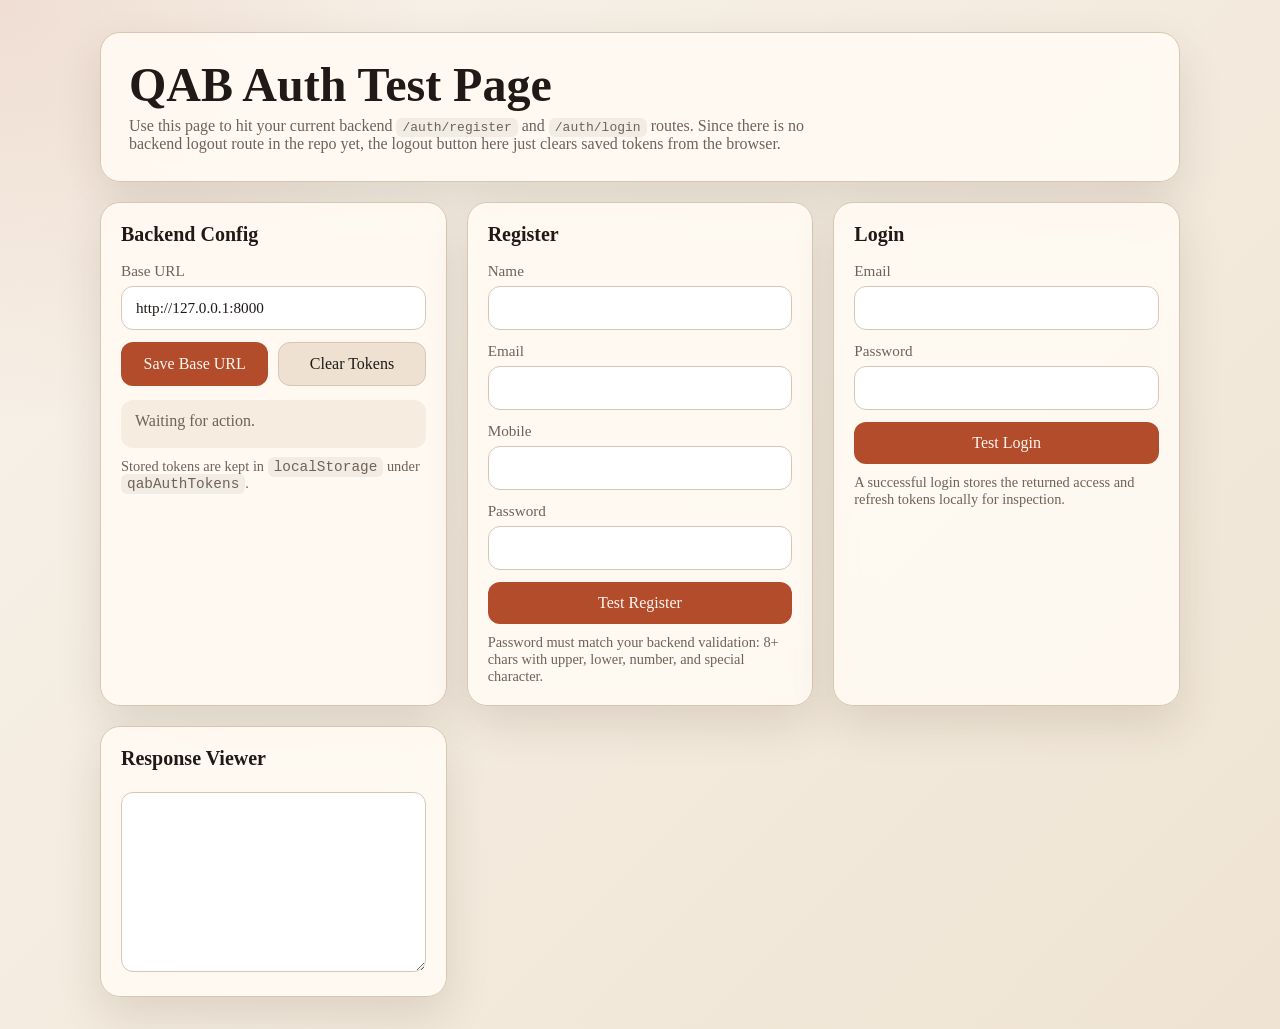
==== app/frontend/tests/index.html @ 9a552c78 "Register / Login Added" ====
<!DOCTYPE html>
<html lang="en">
<head>
  <meta charset="UTF-8">
  <meta name="viewport" content="width=device-width, initial-scale=1.0">
  <title>QAB Auth Test</title>
  <style>
    :root {
      --bg: #f4efe7;
      --panel: #fffaf2;
      --border: #d6c7b4;
      --text: #1f1a17;
      --muted: #6f6257;
      --accent: #b24c2b;
      --accent-dark: #8f3c22;
      --ok: #216e39;
      --error: #9f2d2d;
      --shadow: 0 18px 45px rgba(54, 34, 18, 0.12);
    }

    * {
      box-sizing: border-box;
    }

    body {
      margin: 0;
      font-family: Georgia, "Times New Roman", serif;
      color: var(--text);
      background:
        radial-gradient(circle at top left, rgba(178, 76, 43, 0.12), transparent 26%),
        linear-gradient(135deg, #f8f2ea 0%, #efe4d3 100%);
      min-height: 100vh;
    }

    .page {
      width: min(1080px, calc(100% - 32px));
      margin: 32px auto;
      display: grid;
      gap: 20px;
    }

    .hero,
    .panel {
      background: rgba(255, 250, 242, 0.92);
      border: 1px solid var(--border);
      border-radius: 20px;
      box-shadow: var(--shadow);
      backdrop-filter: blur(10px);
    }

    .hero {
      padding: 28px;
    }

    .hero h1 {
      margin: 0 0 8px;
      font-size: clamp(2rem, 4vw, 3rem);
      line-height: 1;
    }

    .hero p {
      margin: 0;
      color: var(--muted);
      max-width: 720px;
    }

    .grid {
      display: grid;
      gap: 20px;
      grid-template-columns: repeat(auto-fit, minmax(320px, 1fr));
    }

    .panel {
      padding: 20px;
    }

    .panel h2 {
      margin: 0 0 16px;
      font-size: 1.25rem;
    }

    label {
      display: block;
      margin-bottom: 12px;
      font-size: 0.95rem;
      color: var(--muted);
    }

    input,
    textarea,
    button {
      width: 100%;
      border-radius: 12px;
      border: 1px solid var(--border);
      font: inherit;
    }

    input,
    textarea {
      margin-top: 6px;
      padding: 12px 14px;
      background: #fff;
      color: var(--text);
    }

    textarea {
      min-height: 180px;
      resize: vertical;
    }

    button {
      padding: 12px 16px;
      background: var(--accent);
      color: #fff8f3;
      border: none;
      cursor: pointer;
      transition: background 0.18s ease, transform 0.18s ease;
    }

    button:hover {
      background: var(--accent-dark);
      transform: translateY(-1px);
    }

    .button-row {
      display: flex;
      gap: 10px;
      flex-wrap: wrap;
    }

    .button-row button {
      flex: 1 1 140px;
    }

    .secondary {
      background: #efe1d1;
      color: var(--text);
      border: 1px solid var(--border);
    }

    .secondary:hover {
      background: #e4d2bf;
    }

    .status {
      margin-top: 14px;
      padding: 12px 14px;
      border-radius: 12px;
      background: #f6ecdf;
      color: var(--muted);
      min-height: 48px;
      white-space: pre-wrap;
    }

    .status.ok {
      color: var(--ok);
      background: #e9f5ec;
    }

    .status.error {
      color: var(--error);
      background: #fdeaea;
    }

    .meta {
      font-size: 0.9rem;
      color: var(--muted);
      margin-top: 10px;
    }

    code {
      background: rgba(31, 26, 23, 0.06);
      padding: 2px 6px;
      border-radius: 6px;
    }
  </style>
</head>
<body>
  <main class="page">
    <section class="hero">
      <h1>QAB Auth Test Page</h1>
      <p>
        Use this page to hit your current backend <code>/auth/register</code> and
        <code>/auth/login</code> routes. Since there is no backend logout route in the
        repo yet, the logout button here just clears saved tokens from the browser.
      </p>
    </section>

    <section class="grid">
      <div class="panel">
        <h2>Backend Config</h2>
        <label>
          Base URL
          <input id="baseUrl" type="text" value="http://127.0.0.1:8000" />
        </label>
        <div class="button-row">
          <button id="saveConfigBtn" type="button">Save Base URL</button>
          <button id="logoutBtn" class="secondary" type="button">Clear Tokens</button>
        </div>
        <div id="configStatus" class="status">Waiting for action.</div>
        <div class="meta">
          Stored tokens are kept in <code>localStorage</code> under <code>qabAuthTokens</code>.
        </div>
      </div>

      <div class="panel">
        <h2>Register</h2>
        <form id="registerForm">
          <label>
            Name
            <input name="name" type="text" minlength="3" maxlength="20" required />
          </label>
          <label>
            Email
            <input name="email" type="email" required />
          </label>
          <label>
            Mobile
            <input name="mobile" type="text" inputmode="numeric" maxlength="10" required />
          </label>
          <label>
            Password
            <input name="password" type="password" required />
          </label>
          <button type="submit">Test Register</button>
        </form>
        <div class="meta">
          Password must match your backend validation: 8+ chars with upper, lower, number, and special character.
        </div>
      </div>

      <div class="panel">
        <h2>Login</h2>
        <form id="loginForm">
          <label>
            Email
            <input name="email" type="email" required />
          </label>
          <label>
            Password
            <input name="password" type="password" required />
          </label>
          <button type="submit">Test Login</button>
        </form>
        <div class="meta">
          A successful login stores the returned access and refresh tokens locally for inspection.
        </div>
      </div>

      <div class="panel">
        <h2>Response Viewer</h2>
        <textarea id="responseViewer" readonly></textarea>
      </div>
    </section>
  </main>

  <script>
    const storageKeys = {
      baseUrl: "qabBaseUrl",
      tokens: "qabAuthTokens"
    };

    const baseUrlInput = document.getElementById("baseUrl");
    const configStatus = document.getElementById("configStatus");
    const responseViewer = document.getElementById("responseViewer");
    const registerForm = document.getElementById("registerForm");
    const loginForm = document.getElementById("loginForm");

    const savedBaseUrl = localStorage.getItem(storageKeys.baseUrl);
    if (savedBaseUrl) {
      baseUrlInput.value = savedBaseUrl;
    }

    function setStatus(message, type) {
      configStatus.textContent = message;
      configStatus.className = "status" + (type ? " " + type : "");
    }

    function getBaseUrl() {
      return baseUrlInput.value.trim().replace(/\/+$/, "");
    }

    function saveBaseUrl() {
      const baseUrl = getBaseUrl();
      localStorage.setItem(storageKeys.baseUrl, baseUrl);
      setStatus("Base URL saved: " + baseUrl, "ok");
    }

    function setResponse(title, data) {
      responseViewer.value = title + "\n\n" + JSON.stringify(data, null, 2);
    }

    async function sendJson(path, payload) {
      const baseUrl = getBaseUrl();
      const url = baseUrl + path;

      setStatus("Sending request to " + url, "");
      setResponse("Pending Request", { url, payload });

      try {
        const response = await fetch(url, {
          method: "POST",
          headers: {
            "Content-Type": "application/json"
          },
          body: JSON.stringify(payload)
        });

        let body;
        try {
          body = await response.json();
        } catch (error) {
          body = { raw: await response.text() };
        }

        setResponse("HTTP " + response.status, body);

        if (!response.ok) {
          const message = body?.detail?.message || body?.message || "Request failed.";
          setStatus(message, "error");
          return { ok: false, status: response.status, body };
        }

        setStatus(body?.message || "Request completed successfully.", "ok");
        return { ok: true, status: response.status, body };
      } catch (error) {
        const message = error instanceof Error ? error.message : String(error);
        setResponse("Network Error", { message });
        setStatus("Network error: " + message, "error");
        return { ok: false, status: 0, body: { message } };
      }
    }

    document.getElementById("saveConfigBtn").addEventListener("click", saveBaseUrl);

    document.getElementById("logoutBtn").addEventListener("click", () => {
      localStorage.removeItem(storageKeys.tokens);
      setResponse("Local Logout", {
        message: "Stored tokens cleared from browser storage."
      });
      setStatus("Stored tokens cleared. No backend logout route was called.", "ok");
    });

    registerForm.addEventListener("submit", async (event) => {
      event.preventDefault();
      saveBaseUrl();

      const formData = new FormData(registerForm);
      const payload = Object.fromEntries(formData.entries());
      await sendJson("/auth/register", payload);
    });

    loginForm.addEventListener("submit", async (event) => {
      event.preventDefault();
      saveBaseUrl();

      const formData = new FormData(loginForm);
      const payload = Object.fromEntries(formData.entries());
      const result = await sendJson("/auth/login", payload);

      const tokens = result.body?.data?.jwt_tokens;
      if (result.ok && tokens) {
        localStorage.setItem(storageKeys.tokens, JSON.stringify(tokens, null, 2));
      }
    });
  </script>
</body>
</html>
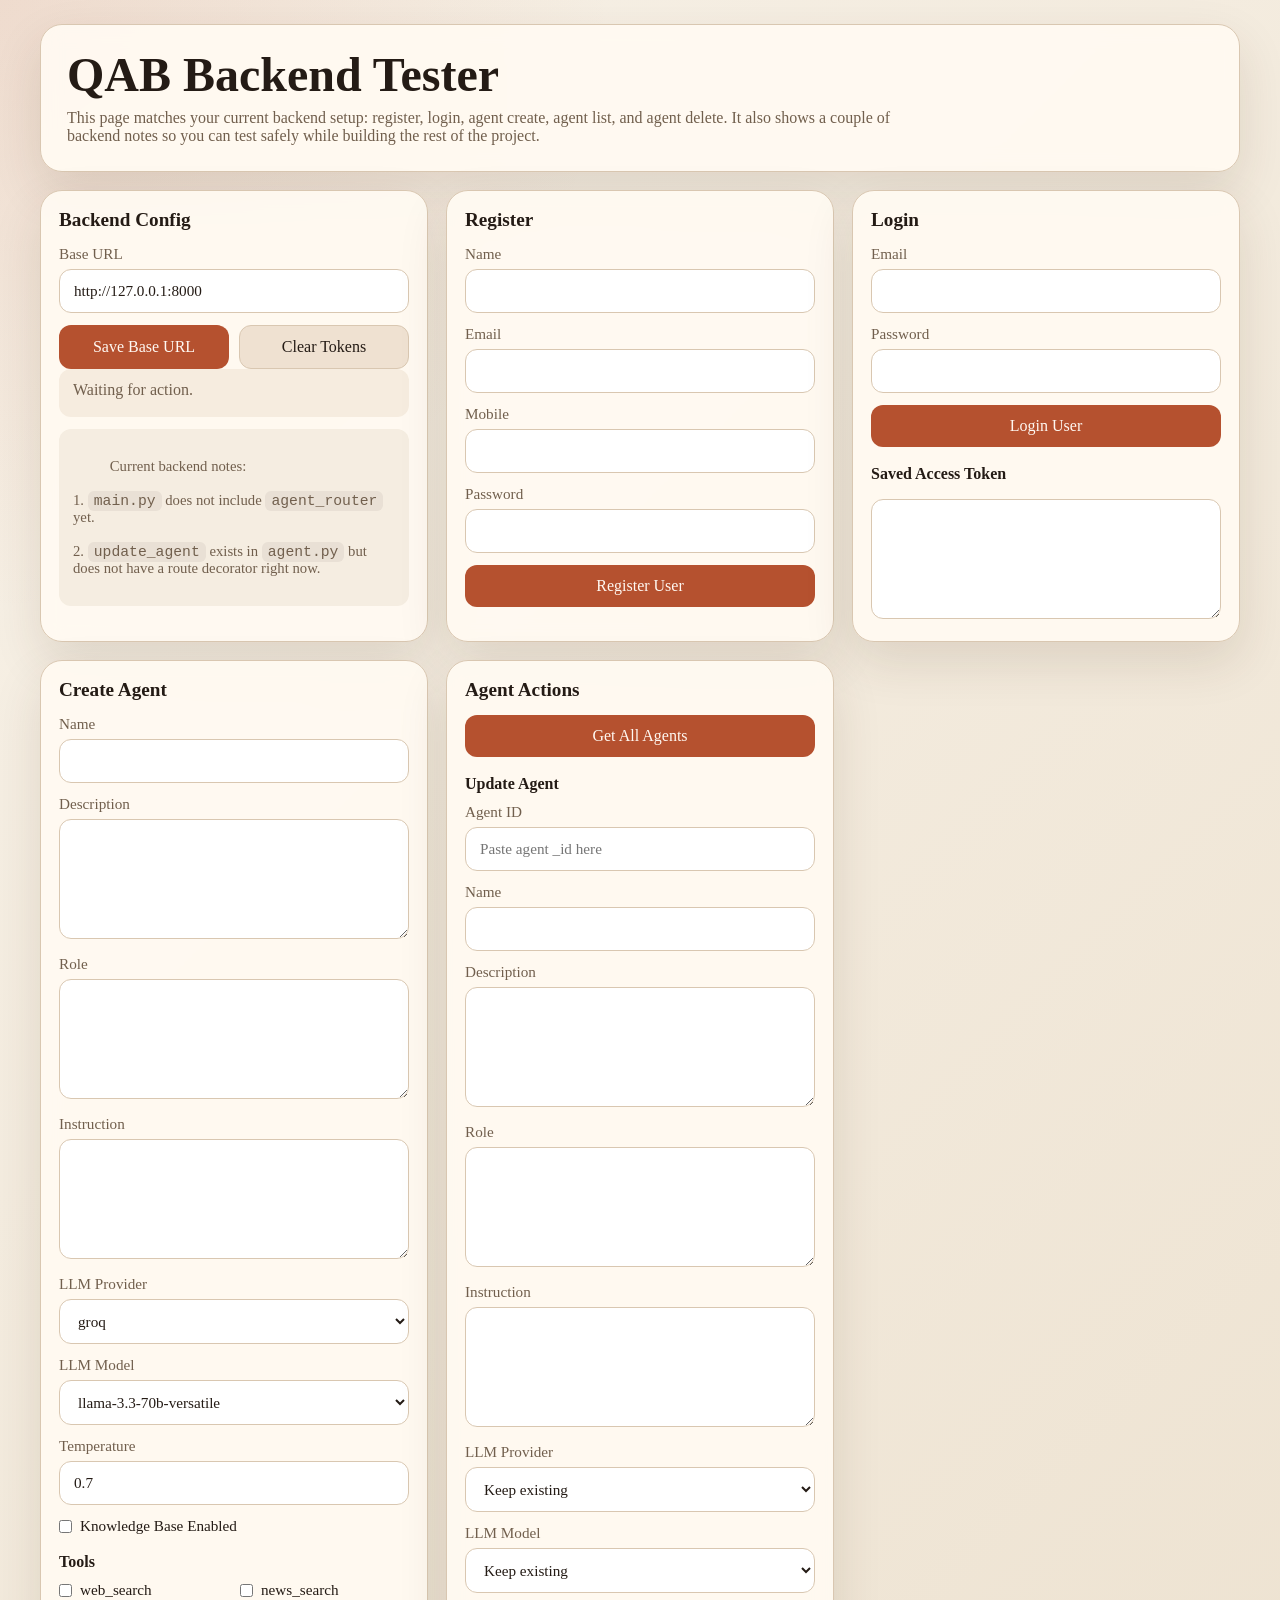
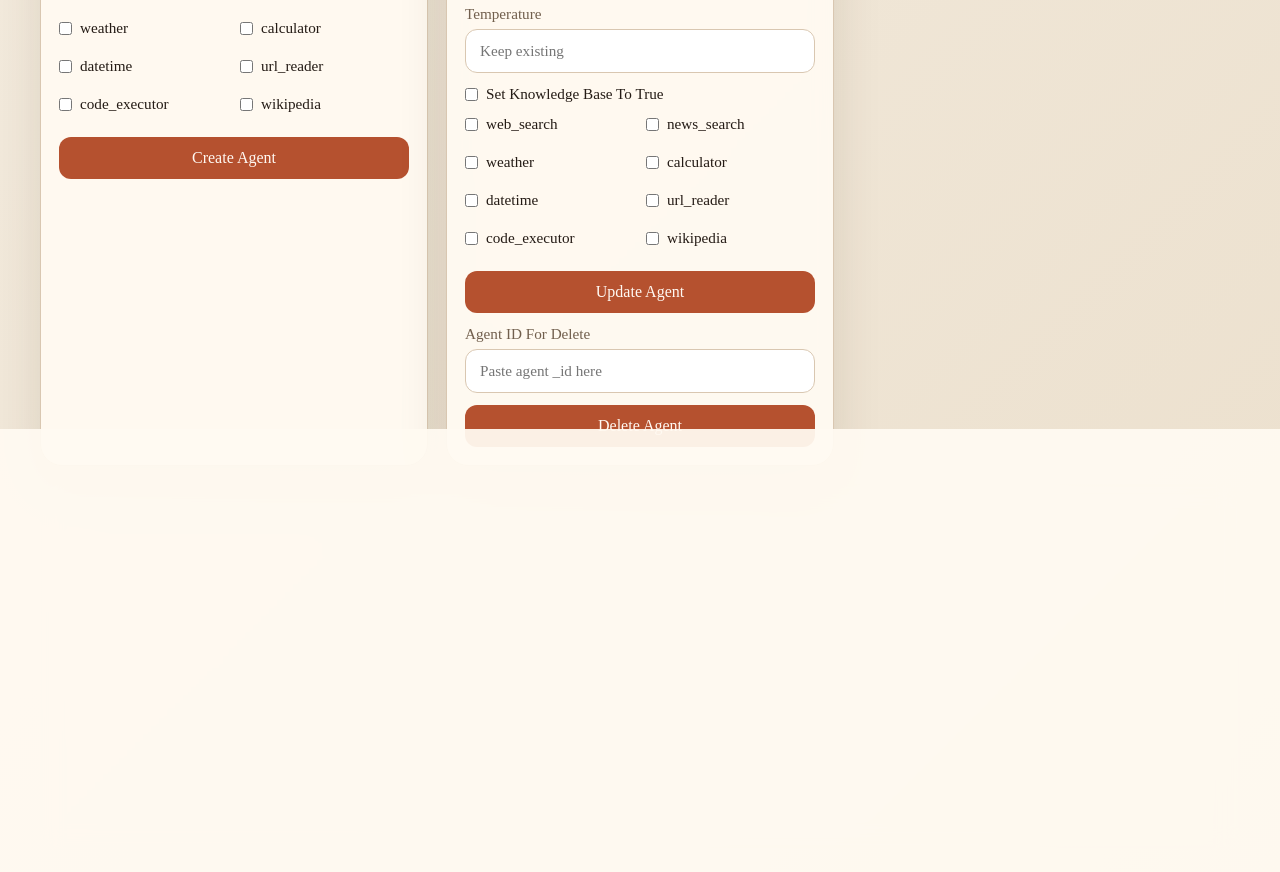
==== commit bd23d211: "Tools Added / Logs Updated" ====
--- a/app/frontend/tests/index.html
+++ b/app/frontend/tests/index.html
@@ -3,19 +3,20 @@
 <head>
   <meta charset="UTF-8">
   <meta name="viewport" content="width=device-width, initial-scale=1.0">
-  <title>QAB Auth Test</title>
+  <title>QAB Backend Tester</title>
   <style>
     :root {
-      --bg: #f4efe7;
-      --panel: #fffaf2;
-      --border: #d6c7b4;
-      --text: #1f1a17;
-      --muted: #6f6257;
-      --accent: #b24c2b;
-      --accent-dark: #8f3c22;
-      --ok: #216e39;
-      --error: #9f2d2d;
-      --shadow: 0 18px 45px rgba(54, 34, 18, 0.12);
+      --bg: #f3ede4;
+      --panel: rgba(255, 250, 242, 0.94);
+      --border: #d9c7b1;
+      --text: #241b15;
+      --muted: #715f4d;
+      --accent: #b5512f;
+      --accent-dark: #8d3e24;
+      --soft: #efe1d1;
+      --ok: #1f6a38;
+      --error: #992f2f;
+      --shadow: 0 20px 50px rgba(67, 39, 20, 0.12);
     }
 
     * {
@@ -24,70 +25,76 @@
 
     body {
       margin: 0;
+      min-height: 100vh;
       font-family: Georgia, "Times New Roman", serif;
       color: var(--text);
       background:
-        radial-gradient(circle at top left, rgba(178, 76, 43, 0.12), transparent 26%),
-        linear-gradient(135deg, #f8f2ea 0%, #efe4d3 100%);
-      min-height: 100vh;
+        radial-gradient(circle at top left, rgba(181, 81, 47, 0.14), transparent 22%),
+        linear-gradient(135deg, #f8f2e8 0%, #ebdfcc 100%);
     }
 
     .page {
-      width: min(1080px, calc(100% - 32px));
-      margin: 32px auto;
+      width: min(1200px, calc(100% - 24px));
+      margin: 24px auto;
       display: grid;
-      gap: 20px;
+      gap: 18px;
     }
 
     .hero,
     .panel {
-      background: rgba(255, 250, 242, 0.92);
+      background: var(--panel);
       border: 1px solid var(--border);
-      border-radius: 20px;
+      border-radius: 22px;
       box-shadow: var(--shadow);
       backdrop-filter: blur(10px);
     }
 
     .hero {
-      padding: 28px;
+      padding: 26px;
     }
 
     .hero h1 {
-      margin: 0 0 8px;
+      margin: 0 0 10px;
       font-size: clamp(2rem, 4vw, 3rem);
       line-height: 1;
     }
 
     .hero p {
       margin: 0;
+      max-width: 850px;
       color: var(--muted);
-      max-width: 720px;
     }
 
     .grid {
       display: grid;
-      gap: 20px;
+      gap: 18px;
       grid-template-columns: repeat(auto-fit, minmax(320px, 1fr));
     }
 
     .panel {
-      padding: 20px;
+      padding: 18px;
     }
 
     .panel h2 {
-      margin: 0 0 16px;
-      font-size: 1.25rem;
+      margin: 0 0 14px;
+      font-size: 1.2rem;
+    }
+
+    .panel h3 {
+      margin: 18px 0 10px;
+      font-size: 1rem;
     }
 
     label {
       display: block;
       margin-bottom: 12px;
+      color: var(--muted);
       font-size: 0.95rem;
-      color: var(--muted);
     }
 
     input,
     textarea,
+    select,
     button {
       width: 100%;
       border-radius: 12px;
@@ -96,7 +103,8 @@
     }
 
     input,
-    textarea {
+    textarea,
+    select {
       margin-top: 6px;
       padding: 12px 14px;
       background: #fff;
@@ -104,22 +112,32 @@
     }
 
     textarea {
-      min-height: 180px;
       resize: vertical;
+      min-height: 120px;
     }
 
     button {
-      padding: 12px 16px;
+      border: none;
+      padding: 12px 14px;
       background: var(--accent);
-      color: #fff8f3;
-      border: none;
+      color: #fff8f2;
       cursor: pointer;
-      transition: background 0.18s ease, transform 0.18s ease;
+      transition: transform 0.16s ease, background 0.16s ease;
     }
 
     button:hover {
       background: var(--accent-dark);
       transform: translateY(-1px);
+    }
+
+    .secondary {
+      background: var(--soft);
+      color: var(--text);
+      border: 1px solid var(--border);
+    }
+
+    .secondary:hover {
+      background: #e5d1bb;
     }
 
     .button-row {
@@ -129,60 +147,86 @@
     }
 
     .button-row button {
-      flex: 1 1 140px;
-    }
-
-    .secondary {
-      background: #efe1d1;
+      flex: 1 1 150px;
+    }
+
+    .check-grid {
+      display: grid;
+      grid-template-columns: repeat(2, minmax(0, 1fr));
+      gap: 8px 12px;
+      margin: 10px 0 12px;
+    }
+
+    .check-item {
+      display: flex;
+      align-items: center;
+      gap: 8px;
       color: var(--text);
-      border: 1px solid var(--border);
-    }
-
-    .secondary:hover {
-      background: #e4d2bf;
+      font-size: 0.95rem;
+    }
+
+    .check-item input {
+      width: auto;
+      margin: 0;
+    }
+
+    .status,
+    .note {
+      border-radius: 12px;
+      padding: 12px 14px;
+      white-space: pre-wrap;
     }
 
     .status {
-      margin-top: 14px;
-      padding: 12px 14px;
-      border-radius: 12px;
       background: #f6ecdf;
       color: var(--muted);
       min-height: 48px;
-      white-space: pre-wrap;
     }
 
     .status.ok {
+      background: #e9f5ec;
       color: var(--ok);
-      background: #e9f5ec;
     }
 
     .status.error {
+      background: #fdeaea;
       color: var(--error);
-      background: #fdeaea;
-    }
-
-    .meta {
-      font-size: 0.9rem;
+    }
+
+    .note {
+      background: #f5ede1;
       color: var(--muted);
-      margin-top: 10px;
+      font-size: 0.92rem;
+    }
+
+    .mono {
+      font-family: Consolas, Monaco, monospace;
     }
 
     code {
-      background: rgba(31, 26, 23, 0.06);
+      background: rgba(36, 27, 21, 0.06);
       padding: 2px 6px;
       border-radius: 6px;
+    }
+
+    .wide {
+      grid-column: 1 / -1;
+    }
+
+    @media (max-width: 680px) {
+      .check-grid {
+        grid-template-columns: 1fr;
+      }
     }
   </style>
 </head>
 <body>
   <main class="page">
     <section class="hero">
-      <h1>QAB Auth Test Page</h1>
+      <h1>QAB Backend Tester</h1>
       <p>
-        Use this page to hit your current backend <code>/auth/register</code> and
-        <code>/auth/login</code> routes. Since there is no backend logout route in the
-        repo yet, the logout button here just clears saved tokens from the browser.
+        This page matches your current backend setup: register, login, agent create, agent list, and agent delete.
+        It also shows a couple of backend notes so you can test safely while building the rest of the project.
       </p>
     </section>
 
@@ -191,15 +235,17 @@
         <h2>Backend Config</h2>
         <label>
           Base URL
-          <input id="baseUrl" type="text" value="http://127.0.0.1:8000" />
+          <input id="baseUrl" type="text" value="http://127.0.0.1:8000">
         </label>
         <div class="button-row">
           <button id="saveConfigBtn" type="button">Save Base URL</button>
-          <button id="logoutBtn" class="secondary" type="button">Clear Tokens</button>
+          <button id="clearTokenBtn" class="secondary" type="button">Clear Tokens</button>
         </div>
-        <div id="configStatus" class="status">Waiting for action.</div>
-        <div class="meta">
-          Stored tokens are kept in <code>localStorage</code> under <code>qabAuthTokens</code>.
+        <div id="statusBox" class="status">Waiting for action.</div>
+        <div class="note" style="margin-top:12px;">
+          Current backend notes:
+          <br>1. <code>main.py</code> does not include <code>agent_router</code> yet.
+          <br>2. <code>update_agent</code> exists in <code>agent.py</code> but does not have a route decorator right now.
         </div>
       </div>
 
@@ -208,25 +254,22 @@
         <form id="registerForm">
           <label>
             Name
-            <input name="name" type="text" minlength="3" maxlength="20" required />
+            <input name="name" type="text" minlength="3" maxlength="20" required>
           </label>
           <label>
             Email
-            <input name="email" type="email" required />
+            <input name="email" type="email" required>
           </label>
           <label>
             Mobile
-            <input name="mobile" type="text" inputmode="numeric" maxlength="10" required />
+            <input name="mobile" type="text" maxlength="10" inputmode="numeric" required>
           </label>
           <label>
             Password
-            <input name="password" type="password" required />
-          </label>
-          <button type="submit">Test Register</button>
+            <input name="password" type="password" required>
+          </label>
+          <button type="submit">Register User</button>
         </form>
-        <div class="meta">
-          Password must match your backend validation: 8+ chars with upper, lower, number, and special character.
-        </div>
       </div>
 
       <div class="panel">
@@ -234,46 +277,200 @@
         <form id="loginForm">
           <label>
             Email
-            <input name="email" type="email" required />
+            <input name="email" type="email" required>
           </label>
           <label>
             Password
-            <input name="password" type="password" required />
-          </label>
-          <button type="submit">Test Login</button>
+            <input name="password" type="password" required>
+          </label>
+          <button type="submit">Login User</button>
         </form>
-        <div class="meta">
-          A successful login stores the returned access and refresh tokens locally for inspection.
+        <h3>Saved Access Token</h3>
+        <textarea id="tokenViewer" readonly></textarea>
+      </div>
+
+      <div class="panel">
+        <h2>Create Agent</h2>
+        <form id="createAgentForm">
+          <label>
+            Name
+            <input name="name" type="text" minlength="3" maxlength="20" required>
+          </label>
+          <label>
+            Description
+            <textarea name="description" required></textarea>
+          </label>
+          <label>
+            Role
+            <textarea name="role" required></textarea>
+          </label>
+          <label>
+            Instruction
+            <textarea name="instruction" required></textarea>
+          </label>
+          <label>
+            LLM Provider
+            <select id="llmProvider" name="llm_provider" required>
+              <option value="groq">groq</option>
+              <option value="gemini">gemini</option>
+              <option value="huggingface">huggingface</option>
+            </select>
+          </label>
+          <label>
+            LLM Model
+            <select id="llmModel" name="llm_model" required></select>
+          </label>
+          <label>
+            Temperature
+            <input name="temperature" type="number" step="0.1" min="0" max="1" value="0.7" required>
+          </label>
+          <label class="check-item">
+            <input name="knowledge_base" type="checkbox">
+            Knowledge Base Enabled
+          </label>
+          <h3>Tools</h3>
+          <div class="check-grid">
+            <label class="check-item"><input type="checkbox" name="tools" value="web_search">web_search</label>
+            <label class="check-item"><input type="checkbox" name="tools" value="news_search">news_search</label>
+            <label class="check-item"><input type="checkbox" name="tools" value="weather">weather</label>
+            <label class="check-item"><input type="checkbox" name="tools" value="calculator">calculator</label>
+            <label class="check-item"><input type="checkbox" name="tools" value="datetime">datetime</label>
+            <label class="check-item"><input type="checkbox" name="tools" value="url_reader">url_reader</label>
+            <label class="check-item"><input type="checkbox" name="tools" value="code_executor">code_executor</label>
+            <label class="check-item"><input type="checkbox" name="tools" value="wikipedia">wikipedia</label>
+          </div>
+          <button type="submit">Create Agent</button>
+        </form>
+      </div>
+
+      <div class="panel">
+        <h2>Agent Actions</h2>
+        <div class="button-row">
+          <button id="loadAgentsBtn" type="button">Get All Agents</button>
         </div>
+        <h3>Update Agent</h3>
+        <form id="updateAgentForm">
+          <label>
+            Agent ID
+            <input name="agent_id" type="text" placeholder="Paste agent _id here" required>
+          </label>
+          <label>
+            Name
+            <input name="name" type="text" minlength="3" maxlength="20">
+          </label>
+          <label>
+            Description
+            <textarea name="description"></textarea>
+          </label>
+          <label>
+            Role
+            <textarea name="role"></textarea>
+          </label>
+          <label>
+            Instruction
+            <textarea name="instruction"></textarea>
+          </label>
+          <label>
+            LLM Provider
+            <select id="updateLlmProvider" name="llm_provider">
+              <option value="">Keep existing</option>
+              <option value="groq">groq</option>
+              <option value="gemini">gemini</option>
+              <option value="huggingface">huggingface</option>
+            </select>
+          </label>
+          <label>
+            LLM Model
+            <select id="updateLlmModel" name="llm_model">
+              <option value="">Keep existing</option>
+            </select>
+          </label>
+          <label>
+            Temperature
+            <input name="temperature" type="number" step="0.1" min="0" max="1" placeholder="Keep existing">
+          </label>
+          <label class="check-item">
+            <input id="updateKnowledgeBase" name="knowledge_base" type="checkbox">
+            Set Knowledge Base To True
+          </label>
+          <div class="check-grid">
+            <label class="check-item"><input type="checkbox" name="update_tools" value="web_search">web_search</label>
+            <label class="check-item"><input type="checkbox" name="update_tools" value="news_search">news_search</label>
+            <label class="check-item"><input type="checkbox" name="update_tools" value="weather">weather</label>
+            <label class="check-item"><input type="checkbox" name="update_tools" value="calculator">calculator</label>
+            <label class="check-item"><input type="checkbox" name="update_tools" value="datetime">datetime</label>
+            <label class="check-item"><input type="checkbox" name="update_tools" value="url_reader">url_reader</label>
+            <label class="check-item"><input type="checkbox" name="update_tools" value="code_executor">code_executor</label>
+            <label class="check-item"><input type="checkbox" name="update_tools" value="wikipedia">wikipedia</label>
+          </div>
+          <button type="submit">Update Agent</button>
+        </form>
+        <label style="margin-top:12px;">
+          Agent ID For Delete
+          <input id="deleteAgentId" type="text" placeholder="Paste agent _id here">
+        </label>
+        <button id="deleteAgentBtn" type="button">Delete Agent</button>
       </div>
 
-      <div class="panel">
+      <div class="panel wide">
         <h2>Response Viewer</h2>
-        <textarea id="responseViewer" readonly></textarea>
+        <textarea id="responseViewer" class="mono" readonly style="min-height: 280px;"></textarea>
       </div>
     </section>
   </main>
 
   <script>
     const storageKeys = {
-      baseUrl: "qabBaseUrl",
-      tokens: "qabAuthTokens"
+      baseUrl: "qab_base_url",
+      tokens: "qab_auth_tokens"
     };
 
+    const providerModels = {
+      groq: [
+        "llama-3.3-70b-versatile",
+        "llama-4-scout-17b-16e-instruct",
+        "llama-3.1-8b-instant",
+        "mixtral-8x7b-32768"
+      ],
+      gemini: [
+        "gemini-2.0-flash",
+        "gemini-2.0-flash-lite",
+        "gemini-1.5-flash"
+      ],
+      huggingface: [
+        "meta-llama/Llama-3.3-70B-Instruct",
+        "mistralai/Mistral-7B-Instruct-v0.3",
+        "Qwen/Qwen2.5-72B-Instruct"
+      ]
+    };
+
     const baseUrlInput = document.getElementById("baseUrl");
-    const configStatus = document.getElementById("configStatus");
+    const statusBox = document.getElementById("statusBox");
     const responseViewer = document.getElementById("responseViewer");
-    const registerForm = document.getElementById("registerForm");
-    const loginForm = document.getElementById("loginForm");
+    const tokenViewer = document.getElementById("tokenViewer");
+    const llmProvider = document.getElementById("llmProvider");
+    const llmModel = document.getElementById("llmModel");
+    const updateLlmProvider = document.getElementById("updateLlmProvider");
+    const updateLlmModel = document.getElementById("updateLlmModel");
 
     const savedBaseUrl = localStorage.getItem(storageKeys.baseUrl);
+    const savedTokens = localStorage.getItem(storageKeys.tokens);
+
     if (savedBaseUrl) {
       baseUrlInput.value = savedBaseUrl;
     }
 
+    if (savedTokens) {
+      tokenViewer.value = savedTokens;
+    }
+
     function setStatus(message, type) {
-      configStatus.textContent = message;
-      configStatus.className = "status" + (type ? " " + type : "");
+      statusBox.textContent = message;
+      statusBox.className = "status" + (type ? " " + type : "");
+    }
+
+    function setResponse(title, data) {
+      responseViewer.value = title + "\n\n" + JSON.stringify(data, null, 2);
     }
 
     function getBaseUrl() {
@@ -286,82 +483,239 @@
       setStatus("Base URL saved: " + baseUrl, "ok");
     }
 
-    function setResponse(title, data) {
-      responseViewer.value = title + "\n\n" + JSON.stringify(data, null, 2);
-    }
-
-    async function sendJson(path, payload) {
-      const baseUrl = getBaseUrl();
-      const url = baseUrl + path;
-
-      setStatus("Sending request to " + url, "");
-      setResponse("Pending Request", { url, payload });
+    function getSavedAccessToken() {
+      const raw = localStorage.getItem(storageKeys.tokens);
+      if (!raw) {
+        return "";
+      }
+
+      try {
+        const parsed = JSON.parse(raw);
+        return parsed.access_token || "";
+      } catch (error) {
+        return "";
+      }
+    }
+
+    function setSavedTokens(tokens) {
+      localStorage.setItem(storageKeys.tokens, JSON.stringify(tokens, null, 2));
+      tokenViewer.value = JSON.stringify(tokens, null, 2);
+    }
+
+    function clearSavedTokens() {
+      localStorage.removeItem(storageKeys.tokens);
+      tokenViewer.value = "";
+    }
+
+    function syncModels() {
+      const provider = llmProvider.value;
+      const models = providerModels[provider] || [];
+      llmModel.innerHTML = "";
+
+      models.forEach((model) => {
+        const option = document.createElement("option");
+        option.value = model;
+        option.textContent = model;
+        llmModel.appendChild(option);
+      });
+    }
+
+    function syncUpdateModels() {
+      const provider = updateLlmProvider.value;
+      updateLlmModel.innerHTML = "";
+
+      const defaultOption = document.createElement("option");
+      defaultOption.value = "";
+      defaultOption.textContent = "Keep existing";
+      updateLlmModel.appendChild(defaultOption);
+
+      const models = providerModels[provider] || [];
+      models.forEach((model) => {
+        const option = document.createElement("option");
+        option.value = model;
+        option.textContent = model;
+        updateLlmModel.appendChild(option);
+      });
+    }
+
+    async function parseResponse(response) {
+      const contentType = response.headers.get("content-type") || "";
+
+      if (contentType.includes("application/json")) {
+        return await response.json();
+      }
+
+      return { raw: await response.text() };
+    }
+
+    async function sendRequest(method, path, payload, useAuth) {
+      const url = getBaseUrl() + path;
+      const headers = {};
+
+      if (payload !== undefined) {
+        headers["Content-Type"] = "application/json";
+      }
+
+      if (useAuth) {
+        const accessToken = getSavedAccessToken();
+        if (!accessToken) {
+          setStatus("No access token found. Please login first.", "error");
+          setResponse("Missing Token", { path, message: "Please login first." });
+          return { ok: false, body: null };
+        }
+        headers["Authorization"] = "Bearer " + accessToken;
+      }
+
+      setStatus("Sending " + method + " request to " + url, "");
+      setResponse("Pending Request", { method, url, payload });
 
       try {
         const response = await fetch(url, {
-          method: "POST",
-          headers: {
-            "Content-Type": "application/json"
-          },
-          body: JSON.stringify(payload)
+          method,
+          headers,
+          body: payload !== undefined ? JSON.stringify(payload) : undefined
         });
 
-        let body;
-        try {
-          body = await response.json();
-        } catch (error) {
-          body = { raw: await response.text() };
+        const body = await parseResponse(response);
+        setResponse("HTTP " + response.status, body);
+
+        if (!response.ok) {
+          const message = body?.detail?.message || body?.detail || body?.message || "Request failed.";
+          setStatus(String(message), "error");
+          return { ok: false, body };
         }
 
-        setResponse("HTTP " + response.status, body);
-
-        if (!response.ok) {
-          const message = body?.detail?.message || body?.message || "Request failed.";
-          setStatus(message, "error");
-          return { ok: false, status: response.status, body };
-        }
-
         setStatus(body?.message || "Request completed successfully.", "ok");
-        return { ok: true, status: response.status, body };
+        return { ok: true, body };
       } catch (error) {
         const message = error instanceof Error ? error.message : String(error);
+        setStatus("Network error: " + message, "error");
         setResponse("Network Error", { message });
-        setStatus("Network error: " + message, "error");
-        return { ok: false, status: 0, body: { message } };
-      }
+        return { ok: false, body: { message } };
+      }
+    }
+
+    function getToolsFromForm(form) {
+      return Array.from(form.querySelectorAll('input[name="tools"]:checked')).map((item) => item.value);
     }
 
     document.getElementById("saveConfigBtn").addEventListener("click", saveBaseUrl);
 
-    document.getElementById("logoutBtn").addEventListener("click", () => {
-      localStorage.removeItem(storageKeys.tokens);
-      setResponse("Local Logout", {
-        message: "Stored tokens cleared from browser storage."
-      });
-      setStatus("Stored tokens cleared. No backend logout route was called.", "ok");
+    document.getElementById("clearTokenBtn").addEventListener("click", () => {
+      clearSavedTokens();
+      setStatus("Saved tokens cleared from browser storage.", "ok");
+      setResponse("Tokens Cleared", { message: "Saved auth tokens were removed." });
     });
 
-    registerForm.addEventListener("submit", async (event) => {
+    llmProvider.addEventListener("change", syncModels);
+    updateLlmProvider.addEventListener("change", syncUpdateModels);
+    syncModels();
+    syncUpdateModels();
+
+    document.getElementById("registerForm").addEventListener("submit", async (event) => {
       event.preventDefault();
       saveBaseUrl();
 
-      const formData = new FormData(registerForm);
-      const payload = Object.fromEntries(formData.entries());
-      await sendJson("/auth/register", payload);
+      const form = event.currentTarget;
+      const payload = Object.fromEntries(new FormData(form).entries());
+
+      await sendRequest("POST", "/auth/register", payload, false);
     });
 
-    loginForm.addEventListener("submit", async (event) => {
+    document.getElementById("loginForm").addEventListener("submit", async (event) => {
       event.preventDefault();
       saveBaseUrl();
 
-      const formData = new FormData(loginForm);
-      const payload = Object.fromEntries(formData.entries());
-      const result = await sendJson("/auth/login", payload);
+      const form = event.currentTarget;
+      const payload = Object.fromEntries(new FormData(form).entries());
+      const result = await sendRequest("POST", "/auth/login", payload, false);
 
       const tokens = result.body?.data?.jwt_tokens;
       if (result.ok && tokens) {
-        localStorage.setItem(storageKeys.tokens, JSON.stringify(tokens, null, 2));
-      }
+        setSavedTokens(tokens);
+      }
+    });
+
+    document.getElementById("createAgentForm").addEventListener("submit", async (event) => {
+      event.preventDefault();
+      saveBaseUrl();
+
+      const form = event.currentTarget;
+      const formData = new FormData(form);
+
+      const payload = {
+        name: (formData.get("name") || "").toString(),
+        description: (formData.get("description") || "").toString(),
+        role: (formData.get("role") || "").toString(),
+        instruction: (formData.get("instruction") || "").toString(),
+        llm_provider: (formData.get("llm_provider") || "").toString(),
+        llm_model: (formData.get("llm_model") || "").toString(),
+        temperature: Number(formData.get("temperature")),
+        knowledge_base: form.querySelector('input[name="knowledge_base"]').checked,
+        tools: getToolsFromForm(form)
+      };
+
+      await sendRequest("POST", "/agent/create", payload, true);
+    });
+
+    document.getElementById("loadAgentsBtn").addEventListener("click", async () => {
+      saveBaseUrl();
+      await sendRequest("GET", "/agent/all", undefined, true);
+    });
+
+    document.getElementById("updateAgentForm").addEventListener("submit", async (event) => {
+      event.preventDefault();
+      saveBaseUrl();
+
+      const form = event.currentTarget;
+      const formData = new FormData(form);
+      const agentId = (formData.get("agent_id") || "").toString().trim();
+
+      if (!agentId) {
+        setStatus("Please enter an agent id before updating.", "error");
+        return;
+      }
+
+      const payload = {};
+
+      const name = (formData.get("name") || "").toString().trim();
+      const description = (formData.get("description") || "").toString().trim();
+      const role = (formData.get("role") || "").toString().trim();
+      const instruction = (formData.get("instruction") || "").toString().trim();
+      const llmProviderValue = (formData.get("llm_provider") || "").toString().trim();
+      const llmModelValue = (formData.get("llm_model") || "").toString().trim();
+      const temperatureValue = (formData.get("temperature") || "").toString().trim();
+      const selectedTools = Array.from(form.querySelectorAll('input[name="update_tools"]:checked')).map((item) => item.value);
+
+      if (name) payload.name = name;
+      if (description) payload.description = description;
+      if (role) payload.role = role;
+      if (instruction) payload.instruction = instruction;
+      if (llmProviderValue) payload.llm_provider = llmProviderValue;
+      if (llmModelValue) payload.llm_model = llmModelValue;
+      if (temperatureValue !== "") payload.temperature = Number(temperatureValue);
+      if (selectedTools.length > 0) payload.tools = selectedTools;
+      if (document.getElementById("updateKnowledgeBase").checked) payload.knowledge_base = true;
+
+      if (Object.keys(payload).length === 0) {
+        setStatus("Please fill at least one field to update.", "error");
+        setResponse("Update Skipped", { message: "No update fields were provided." });
+        return;
+      }
+
+      await sendRequest("PATCH", "/agent/update/" + agentId, payload, true);
+    });
+
+    document.getElementById("deleteAgentBtn").addEventListener("click", async () => {
+      saveBaseUrl();
+
+      const agentId = document.getElementById("deleteAgentId").value.trim();
+      if (!agentId) {
+        setStatus("Please enter an agent id before deleting.", "error");
+        return;
+      }
+
+      await sendRequest("DELETE", "/agent/delete/" + agentId, undefined, true);
     });
   </script>
 </body>
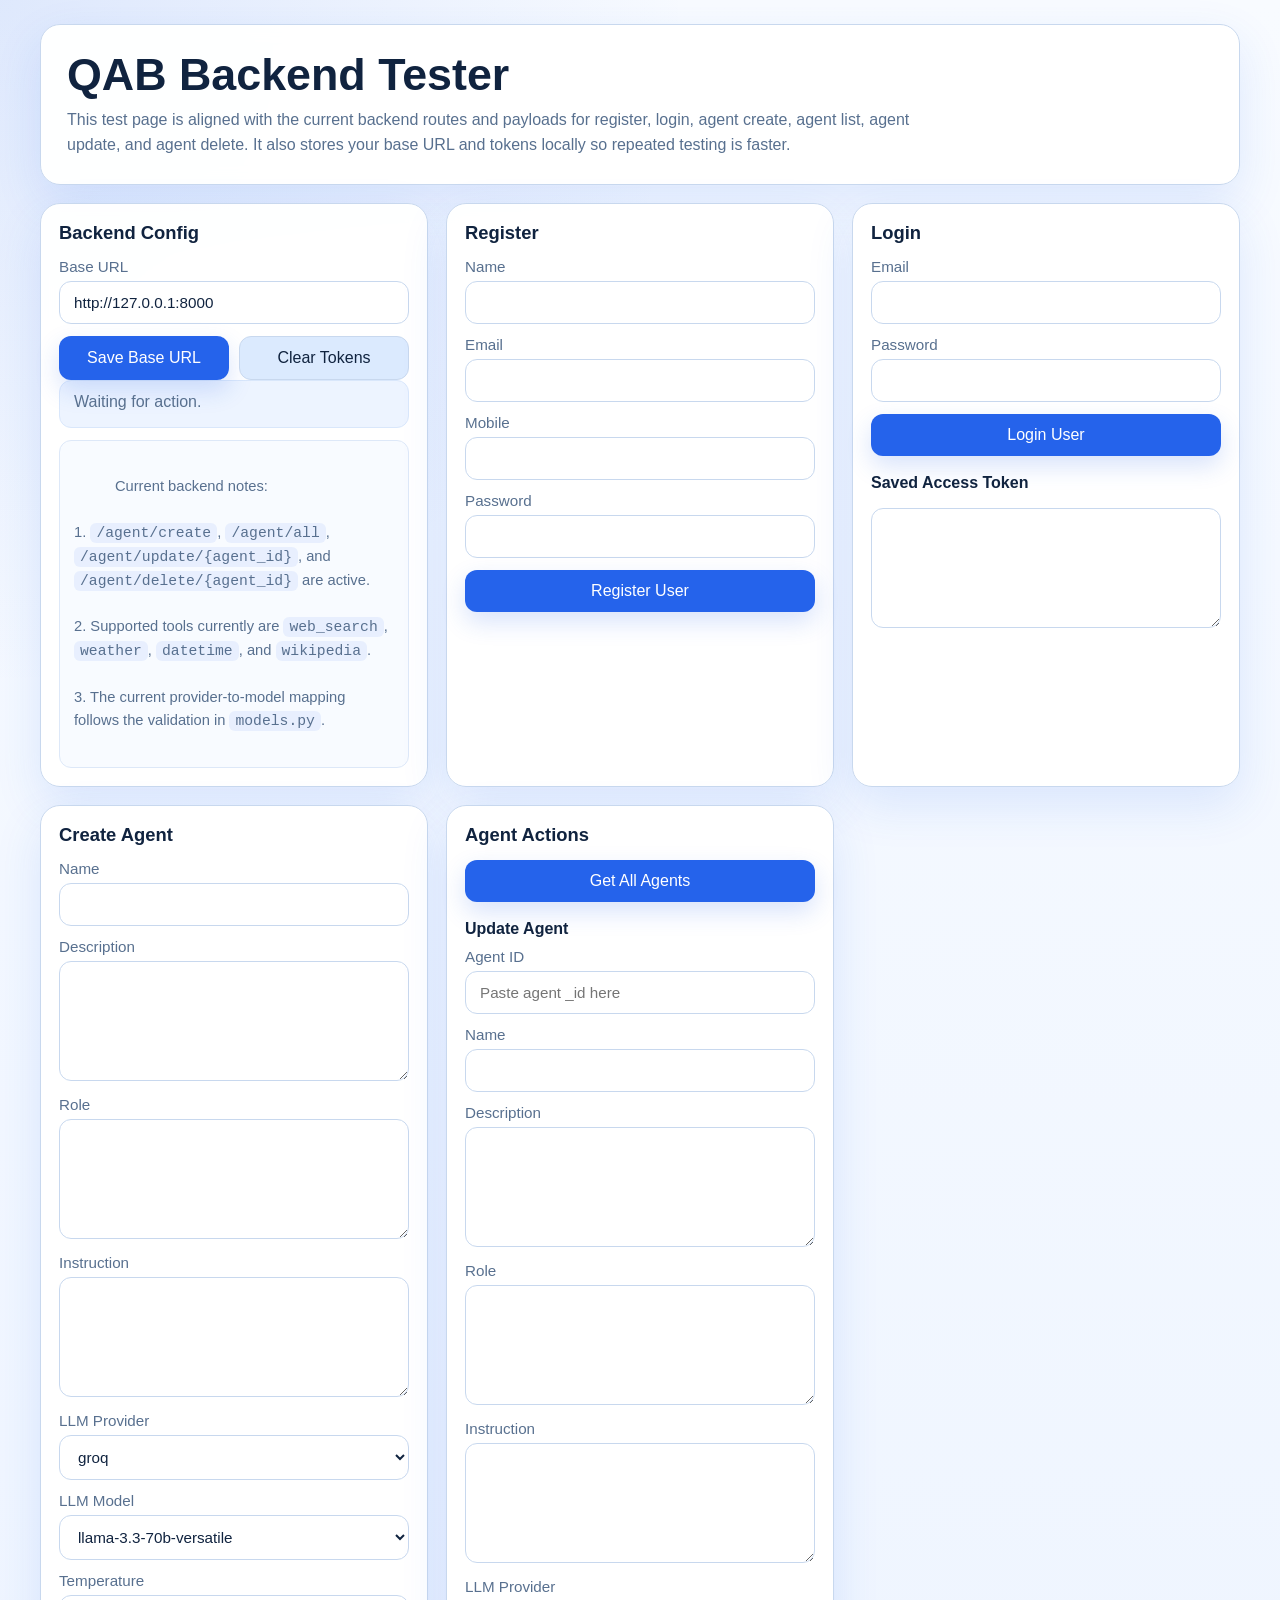
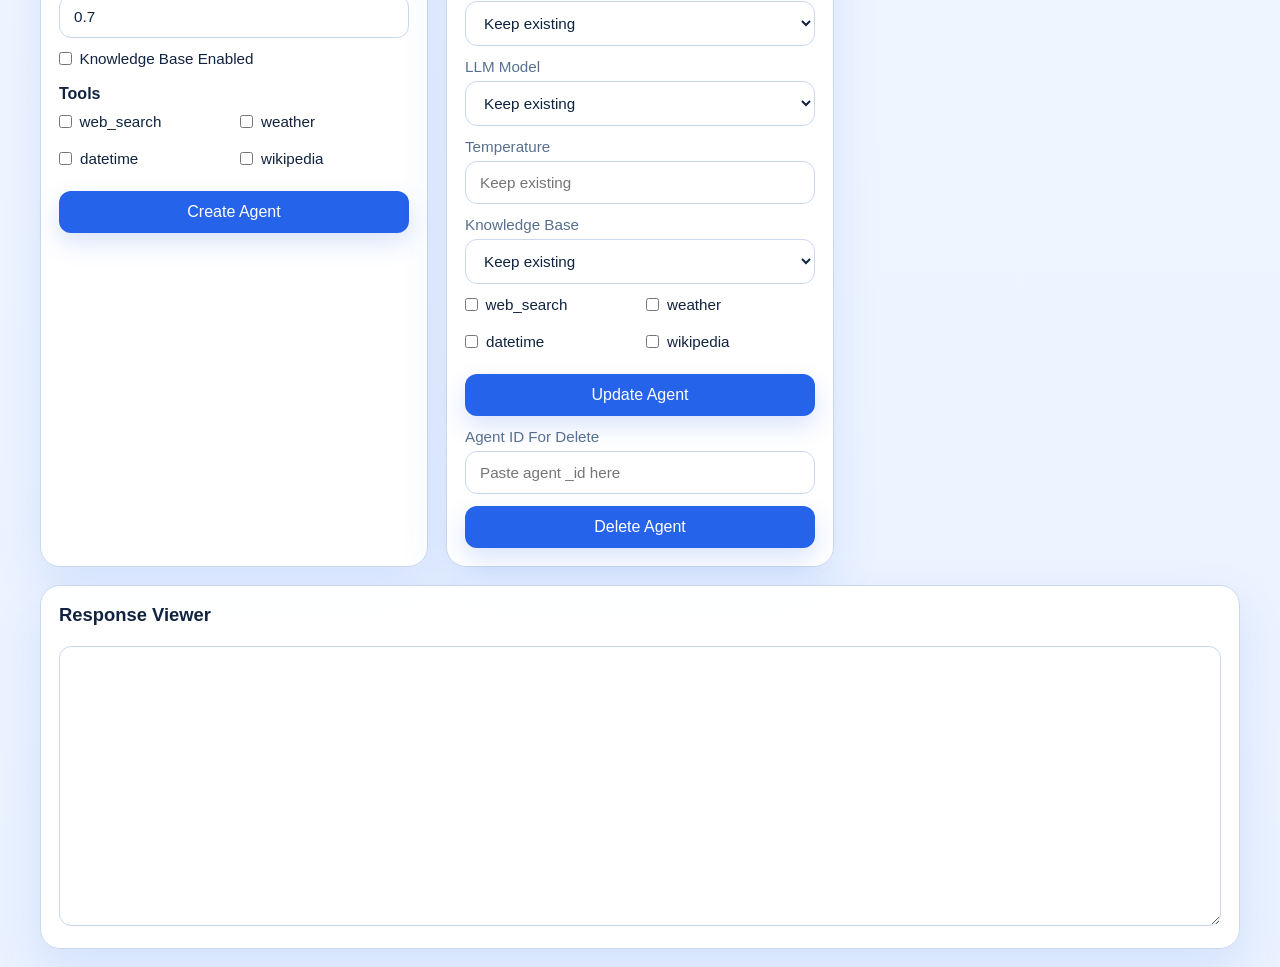
==== commit 5de6a158: "Updated Test HTML" ====
--- a/app/frontend/tests/index.html
+++ b/app/frontend/tests/index.html
@@ -6,17 +6,17 @@
   <title>QAB Backend Tester</title>
   <style>
     :root {
-      --bg: #f3ede4;
-      --panel: rgba(255, 250, 242, 0.94);
-      --border: #d9c7b1;
-      --text: #241b15;
-      --muted: #715f4d;
-      --accent: #b5512f;
-      --accent-dark: #8d3e24;
-      --soft: #efe1d1;
-      --ok: #1f6a38;
-      --error: #992f2f;
-      --shadow: 0 20px 50px rgba(67, 39, 20, 0.12);
+      --bg: #eef5ff;
+      --panel: rgba(255, 255, 255, 0.96);
+      --border: #c8d8ee;
+      --text: #10233f;
+      --muted: #58708f;
+      --accent: #2563eb;
+      --accent-dark: #1d4ed8;
+      --soft: #dbeafe;
+      --ok: #15803d;
+      --error: #b91c1c;
+      --shadow: 0 18px 48px rgba(37, 99, 235, 0.12);
     }
 
     * {
@@ -26,11 +26,11 @@
     body {
       margin: 0;
       min-height: 100vh;
-      font-family: Georgia, "Times New Roman", serif;
+      font-family: Arial, Helvetica, sans-serif;
       color: var(--text);
       background:
-        radial-gradient(circle at top left, rgba(181, 81, 47, 0.14), transparent 22%),
-        linear-gradient(135deg, #f8f2e8 0%, #ebdfcc 100%);
+        radial-gradient(circle at top left, rgba(37, 99, 235, 0.12), transparent 24%),
+        linear-gradient(180deg, #f8fbff 0%, #eaf2ff 100%);
     }
 
     .page {
@@ -44,9 +44,9 @@
     .panel {
       background: var(--panel);
       border: 1px solid var(--border);
-      border-radius: 22px;
+      border-radius: 20px;
       box-shadow: var(--shadow);
-      backdrop-filter: blur(10px);
+      backdrop-filter: blur(8px);
     }
 
     .hero {
@@ -55,14 +55,15 @@
 
     .hero h1 {
       margin: 0 0 10px;
-      font-size: clamp(2rem, 4vw, 3rem);
-      line-height: 1;
+      font-size: clamp(2rem, 4vw, 2.8rem);
+      line-height: 1.05;
     }
 
     .hero p {
       margin: 0;
       max-width: 850px;
       color: var(--muted);
+      line-height: 1.55;
     }
 
     .grid {
@@ -77,7 +78,7 @@
 
     .panel h2 {
       margin: 0 0 14px;
-      font-size: 1.2rem;
+      font-size: 1.15rem;
     }
 
     .panel h3 {
@@ -107,7 +108,7 @@
     select {
       margin-top: 6px;
       padding: 12px 14px;
-      background: #fff;
+      background: #ffffff;
       color: var(--text);
     }
 
@@ -120,9 +121,10 @@
       border: none;
       padding: 12px 14px;
       background: var(--accent);
-      color: #fff8f2;
+      color: #ffffff;
       cursor: pointer;
-      transition: transform 0.16s ease, background 0.16s ease;
+      transition: transform 0.16s ease, background 0.16s ease, box-shadow 0.16s ease;
+      box-shadow: 0 10px 24px rgba(37, 99, 235, 0.18);
     }
 
     button:hover {
@@ -134,10 +136,11 @@
       background: var(--soft);
       color: var(--text);
       border: 1px solid var(--border);
+      box-shadow: none;
     }
 
     .secondary:hover {
-      background: #e5d1bb;
+      background: #cfe2ff;
     }
 
     .button-row {
@@ -178,25 +181,30 @@
     }
 
     .status {
-      background: #f6ecdf;
+      background: #edf4ff;
       color: var(--muted);
       min-height: 48px;
+      border: 1px solid #d9e7fb;
     }
 
     .status.ok {
-      background: #e9f5ec;
+      background: #ebf8ef;
       color: var(--ok);
+      border-color: #c9e9d1;
     }
 
     .status.error {
-      background: #fdeaea;
+      background: #fef0f0;
       color: var(--error);
+      border-color: #f5c9c9;
     }
 
     .note {
-      background: #f5ede1;
+      background: #f8fbff;
       color: var(--muted);
       font-size: 0.92rem;
+      border: 1px solid #dde8f8;
+      line-height: 1.55;
     }
 
     .mono {
@@ -204,7 +212,7 @@
     }
 
     code {
-      background: rgba(36, 27, 21, 0.06);
+      background: rgba(37, 99, 235, 0.08);
       padding: 2px 6px;
       border-radius: 6px;
     }
@@ -225,8 +233,8 @@
     <section class="hero">
       <h1>QAB Backend Tester</h1>
       <p>
-        This page matches your current backend setup: register, login, agent create, agent list, and agent delete.
-        It also shows a couple of backend notes so you can test safely while building the rest of the project.
+        This test page is aligned with the current backend routes and payloads for register, login, agent create,
+        agent list, agent update, and agent delete. It also stores your base URL and tokens locally so repeated testing is faster.
       </p>
     </section>
 
@@ -244,8 +252,9 @@
         <div id="statusBox" class="status">Waiting for action.</div>
         <div class="note" style="margin-top:12px;">
           Current backend notes:
-          <br>1. <code>main.py</code> does not include <code>agent_router</code> yet.
-          <br>2. <code>update_agent</code> exists in <code>agent.py</code> but does not have a route decorator right now.
+          <br>1. <code>/agent/create</code>, <code>/agent/all</code>, <code>/agent/update/{agent_id}</code>, and <code>/agent/delete/{agent_id}</code> are active.
+          <br>2. Supported tools currently are <code>web_search</code>, <code>weather</code>, <code>datetime</code>, and <code>wikipedia</code>.
+          <br>3. The current provider-to-model mapping follows the validation in <code>models.py</code>.
         </div>
       </div>
 
@@ -331,12 +340,8 @@
           <h3>Tools</h3>
           <div class="check-grid">
             <label class="check-item"><input type="checkbox" name="tools" value="web_search">web_search</label>
-            <label class="check-item"><input type="checkbox" name="tools" value="news_search">news_search</label>
             <label class="check-item"><input type="checkbox" name="tools" value="weather">weather</label>
-            <label class="check-item"><input type="checkbox" name="tools" value="calculator">calculator</label>
             <label class="check-item"><input type="checkbox" name="tools" value="datetime">datetime</label>
-            <label class="check-item"><input type="checkbox" name="tools" value="url_reader">url_reader</label>
-            <label class="check-item"><input type="checkbox" name="tools" value="code_executor">code_executor</label>
             <label class="check-item"><input type="checkbox" name="tools" value="wikipedia">wikipedia</label>
           </div>
           <button type="submit">Create Agent</button>
@@ -389,18 +394,18 @@
             Temperature
             <input name="temperature" type="number" step="0.1" min="0" max="1" placeholder="Keep existing">
           </label>
-          <label class="check-item">
-            <input id="updateKnowledgeBase" name="knowledge_base" type="checkbox">
-            Set Knowledge Base To True
+          <label>
+            Knowledge Base
+            <select id="updateKnowledgeBase" name="knowledge_base">
+              <option value="">Keep existing</option>
+              <option value="true">true</option>
+              <option value="false">false</option>
+            </select>
           </label>
           <div class="check-grid">
             <label class="check-item"><input type="checkbox" name="update_tools" value="web_search">web_search</label>
-            <label class="check-item"><input type="checkbox" name="update_tools" value="news_search">news_search</label>
             <label class="check-item"><input type="checkbox" name="update_tools" value="weather">weather</label>
-            <label class="check-item"><input type="checkbox" name="update_tools" value="calculator">calculator</label>
             <label class="check-item"><input type="checkbox" name="update_tools" value="datetime">datetime</label>
-            <label class="check-item"><input type="checkbox" name="update_tools" value="url_reader">url_reader</label>
-            <label class="check-item"><input type="checkbox" name="update_tools" value="code_executor">code_executor</label>
             <label class="check-item"><input type="checkbox" name="update_tools" value="wikipedia">wikipedia</label>
           </div>
           <button type="submit">Update Agent</button>
@@ -429,8 +434,7 @@
       groq: [
         "llama-3.3-70b-versatile",
         "llama-4-scout-17b-16e-instruct",
-        "llama-3.1-8b-instant",
-        "mixtral-8x7b-32768"
+        "llama-3.1-8b-instant"
       ],
       gemini: [
         "gemini-2.0-flash",
@@ -595,8 +599,8 @@
       }
     }
 
-    function getToolsFromForm(form) {
-      return Array.from(form.querySelectorAll('input[name="tools"]:checked')).map((item) => item.value);
+    function getToolsFromForm(form, inputName) {
+      return Array.from(form.querySelectorAll('input[name="' + inputName + '"]:checked')).map((item) => item.value);
     }
 
     document.getElementById("saveConfigBtn").addEventListener("click", saveBaseUrl);
@@ -652,7 +656,7 @@
         llm_model: (formData.get("llm_model") || "").toString(),
         temperature: Number(formData.get("temperature")),
         knowledge_base: form.querySelector('input[name="knowledge_base"]').checked,
-        tools: getToolsFromForm(form)
+        tools: getToolsFromForm(form, "tools")
       };
 
       await sendRequest("POST", "/agent/create", payload, true);
@@ -685,7 +689,8 @@
       const llmProviderValue = (formData.get("llm_provider") || "").toString().trim();
       const llmModelValue = (formData.get("llm_model") || "").toString().trim();
       const temperatureValue = (formData.get("temperature") || "").toString().trim();
-      const selectedTools = Array.from(form.querySelectorAll('input[name="update_tools"]:checked')).map((item) => item.value);
+      const knowledgeBaseValue = (formData.get("knowledge_base") || "").toString().trim();
+      const selectedTools = getToolsFromForm(form, "update_tools");
 
       if (name) payload.name = name;
       if (description) payload.description = description;
@@ -695,7 +700,8 @@
       if (llmModelValue) payload.llm_model = llmModelValue;
       if (temperatureValue !== "") payload.temperature = Number(temperatureValue);
       if (selectedTools.length > 0) payload.tools = selectedTools;
-      if (document.getElementById("updateKnowledgeBase").checked) payload.knowledge_base = true;
+      if (knowledgeBaseValue === "true") payload.knowledge_base = true;
+      if (knowledgeBaseValue === "false") payload.knowledge_base = false;
 
       if (Object.keys(payload).length === 0) {
         setStatus("Please fill at least one field to update.", "error");
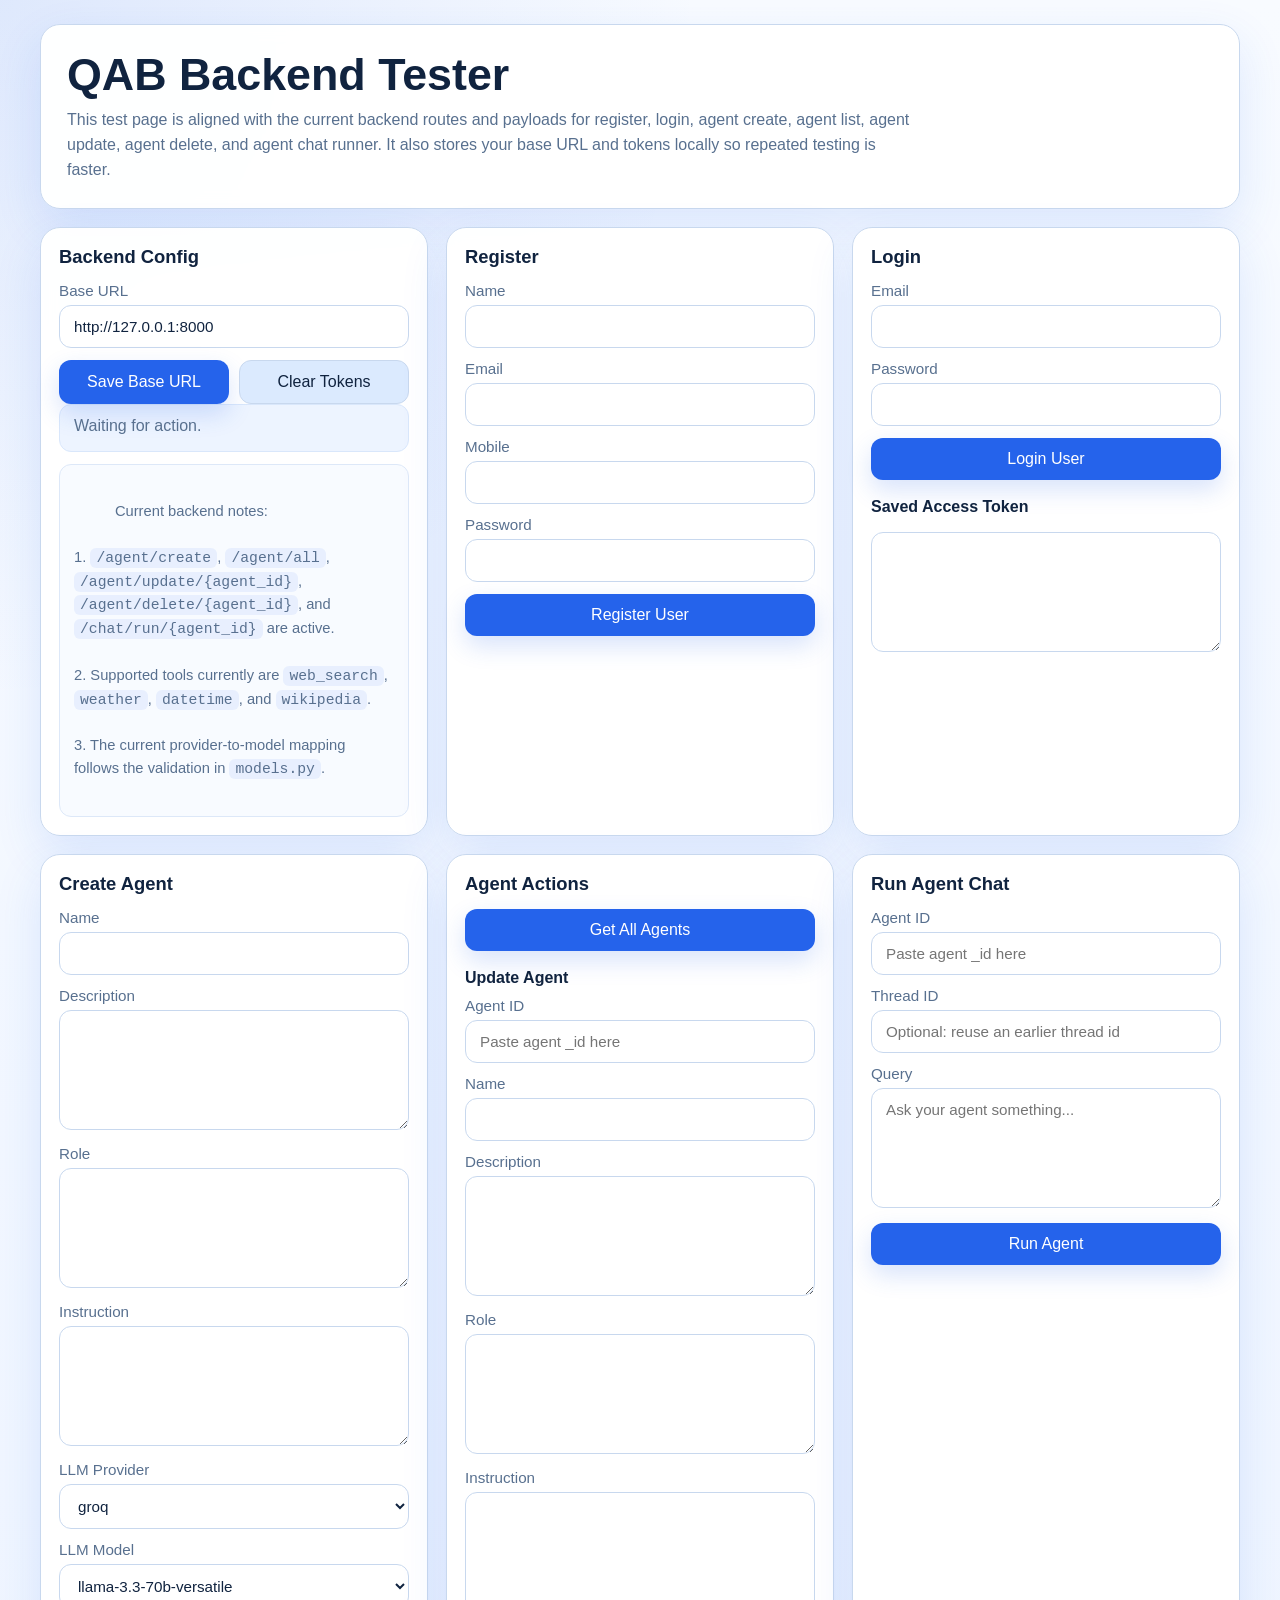
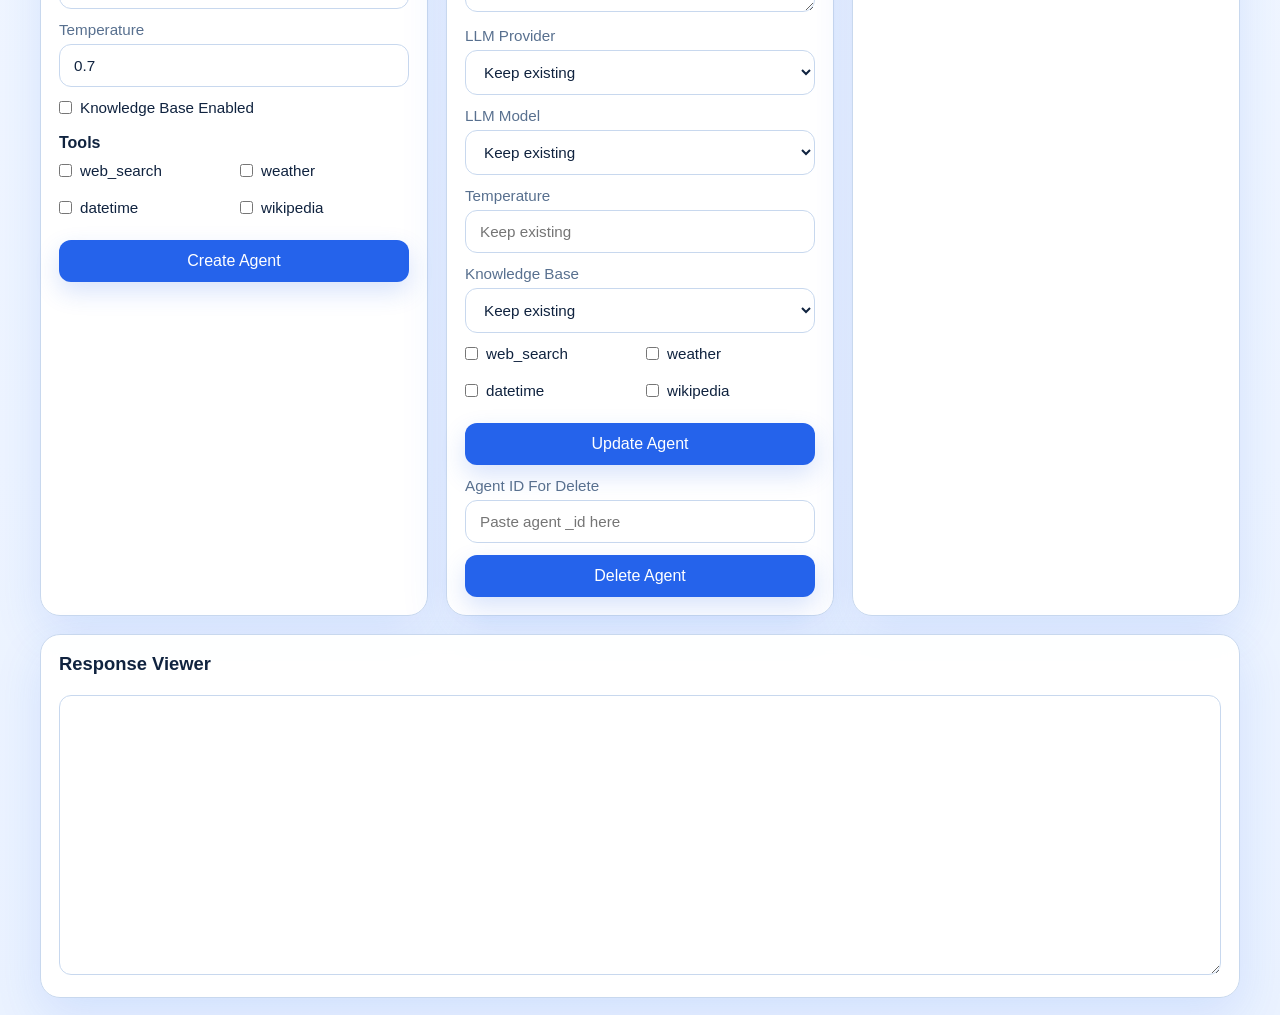
==== commit a7b40710: "Presentation day, no update on code" ====
--- a/app/frontend/tests/index.html
+++ b/app/frontend/tests/index.html
@@ -234,7 +234,7 @@
       <h1>QAB Backend Tester</h1>
       <p>
         This test page is aligned with the current backend routes and payloads for register, login, agent create,
-        agent list, agent update, and agent delete. It also stores your base URL and tokens locally so repeated testing is faster.
+        agent list, agent update, agent delete, and agent chat runner. It also stores your base URL and tokens locally so repeated testing is faster.
       </p>
     </section>
 
@@ -252,7 +252,7 @@
         <div id="statusBox" class="status">Waiting for action.</div>
         <div class="note" style="margin-top:12px;">
           Current backend notes:
-          <br>1. <code>/agent/create</code>, <code>/agent/all</code>, <code>/agent/update/{agent_id}</code>, and <code>/agent/delete/{agent_id}</code> are active.
+          <br>1. <code>/agent/create</code>, <code>/agent/all</code>, <code>/agent/update/{agent_id}</code>, <code>/agent/delete/{agent_id}</code>, and <code>/chat/run/{agent_id}</code> are active.
           <br>2. Supported tools currently are <code>web_search</code>, <code>weather</code>, <code>datetime</code>, and <code>wikipedia</code>.
           <br>3. The current provider-to-model mapping follows the validation in <code>models.py</code>.
         </div>
@@ -415,6 +415,25 @@
           <input id="deleteAgentId" type="text" placeholder="Paste agent _id here">
         </label>
         <button id="deleteAgentBtn" type="button">Delete Agent</button>
+      </div>
+
+      <div class="panel">
+        <h2>Run Agent Chat</h2>
+        <form id="runAgentForm">
+          <label>
+            Agent ID
+            <input name="agent_id" type="text" placeholder="Paste agent _id here" required>
+          </label>
+          <label>
+            Thread ID
+            <input name="thread_id" type="text" placeholder="Optional: reuse an earlier thread id">
+          </label>
+          <label>
+            Query
+            <textarea name="query" placeholder="Ask your agent something..." required></textarea>
+          </label>
+          <button type="submit">Run Agent</button>
+        </form>
       </div>
 
       <div class="panel wide">
@@ -723,6 +742,37 @@
 
       await sendRequest("DELETE", "/agent/delete/" + agentId, undefined, true);
     });
+
+    document.getElementById("runAgentForm").addEventListener("submit", async (event) => {
+      event.preventDefault();
+      saveBaseUrl();
+
+      const form = event.currentTarget;
+      const formData = new FormData(form);
+      const agentId = (formData.get("agent_id") || "").toString().trim();
+      const threadId = (formData.get("thread_id") || "").toString().trim();
+      const query = (formData.get("query") || "").toString().trim();
+
+      if (!agentId) {
+        setStatus("Please enter an agent id before running chat.", "error");
+        return;
+      }
+
+      if (!query) {
+        setStatus("Please enter a query before running chat.", "error");
+        return;
+      }
+
+      const payload = {
+        query
+      };
+
+      if (threadId) {
+        payload.thread_id = threadId;
+      }
+
+      await sendRequest("POST", "/chat/run/" + agentId, payload, true);
+    });
   </script>
 </body>
 </html>
